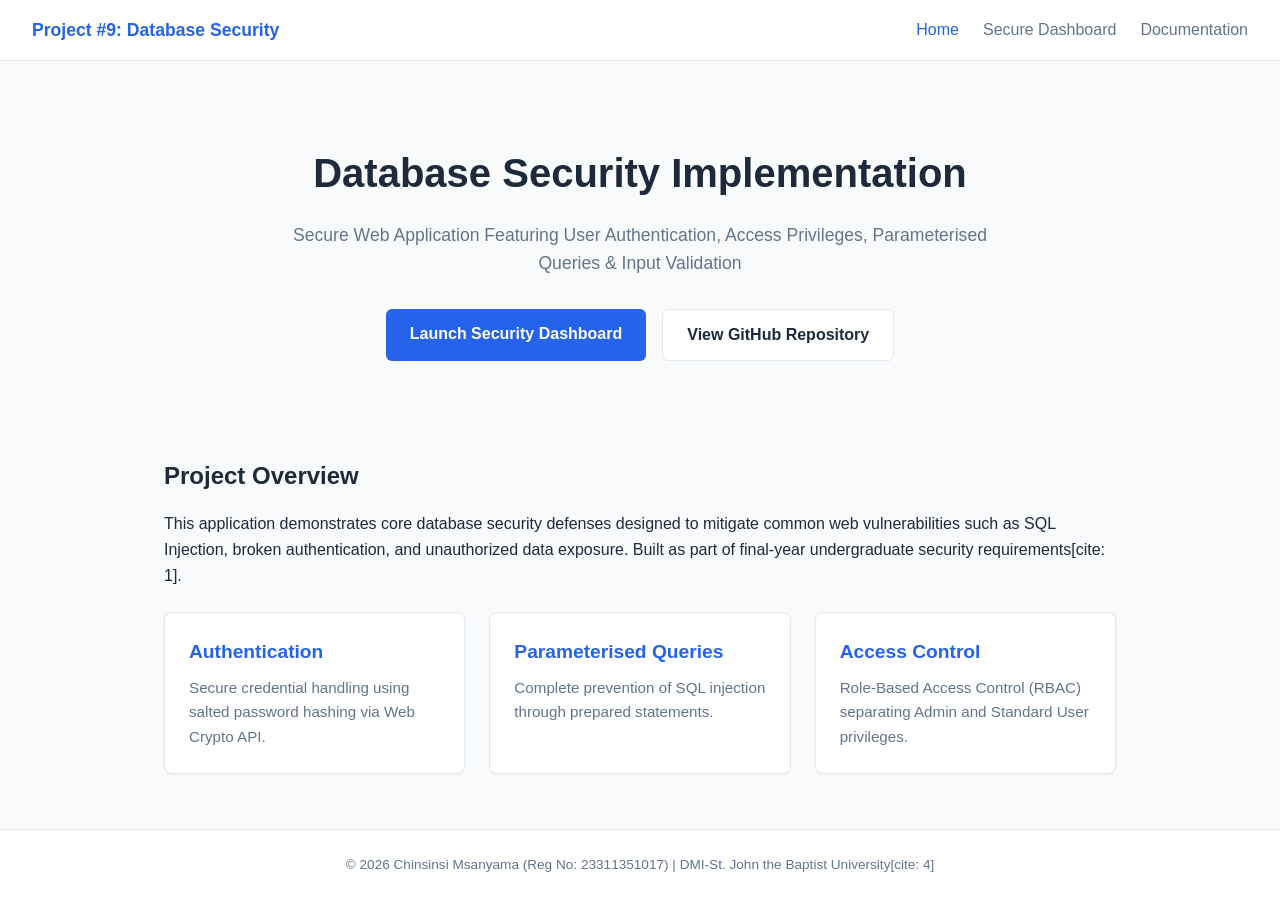
==== index.html @ 05bf2563 "Complete Project #9 Database Security Implementation" ====
<!DOCTYPE html>
<html lang="en">
<head>
    <meta charset="UTF-8">
    <meta name="viewport" content="width=device-width, initial-scale=1.0">
    <title>Database Security Implementation | Project Portfolio</title>
    <link rel="stylesheet" href="css/style.css">
</head>
<body>
    <header>
        <nav class="navbar">
            <div class="logo">Project #9: Database Security</div>
            <ul class="nav-links">
                <li><a href="index.html" class="active">Home</a></li>
                <li><a href="dashboard.html">Secure Dashboard</a></li>
                <li><a href="docs.html">Documentation</a></li>
            </ul>
        </nav>
    </header>

    <main class="container">
        <section class="hero">
            <h1>Database Security Implementation</h1>
            <p class="subtitle">Secure Web Application Featuring User Authentication, Access Privileges, Parameterised Queries & Input Validation</p>
            <div class="action-buttons">
                <a href="dashboard.html" class="btn primary">Launch Security Dashboard</a>
                <a href="https://github.com/Tessy-123/database-security-implementation" target="_blank" class="btn secondary">View GitHub Repository</a>
            </div>
        </section>

        <section class="project-info">
            <h2>Project Overview</h2>
            <p>This application demonstrates core database security defenses designed to mitigate common web vulnerabilities such as SQL Injection, broken authentication, and unauthorized data exposure. Built as part of final-year undergraduate security requirements[cite: 1].</p>
            
            <div class="features-grid">
                <div class="card">
                    <h3>Authentication</h3>
                    <p>Secure credential handling using salted password hashing via Web Crypto API.</p>
                </div>
                <div class="card">
                    <h3>Parameterised Queries</h3>
                    <p>Complete prevention of SQL injection through prepared statements.</p>
                </div>
                <div class="card">
                    <h3>Access Control</h3>
                    <p>Role-Based Access Control (RBAC) separating Admin and Standard User privileges.</p>
                </div>
            </div>
        </section>
    </main>

    <footer>
        <p>&copy; 2026 Chinsinsi Msanyama (Reg No: 23311351017) | DMI-St. John the Baptist University[cite: 4]</p>
    </footer>
</body>
</html>
---- css/style.css ----
:root {
    --primary: #2563eb;
    --primary-dark: #1d4ed8;
    --background: #f8fafc;
    --surface: #ffffff;
    --text: #1e293b;
    --text-light: #64748b;
    --border: #e2e8f0;
    --success: #10b981;
    --danger: #ef4444;
}

* {
    box-sizing: border-box;
    margin: 0;
    padding: 0;
    font-family: 'Segoe UI', Tahoma, Geneva, Verdana, sans-serif;
}

body {
    background-color: var(--background);
    color: var(--text);
    line-height: 1.6;
    display: flex;
    flex-direction: column;
    min-height: 100vh;
}

/* Navbar */
.navbar {
    background: var(--surface);
    border-bottom: 1px solid var(--border);
    display: flex;
    justify-content: space-between;
    align-items: center;
    padding: 1rem 2rem;
    position: sticky;
    top: 0;
    z-index: 100;
}

.logo {
    font-weight: 700;
    font-size: 1.1rem;
    color: var(--primary);
}

.nav-links {
    list-style: none;
    display: flex;
    gap: 1.5rem;
}

.nav-links a {
    text-decoration: none;
    color: var(--text-light);
    font-weight: 500;
    transition: color 0.2s;
}

.nav-links a:hover, .nav-links a.active {
    color: var(--primary);
}

/* Container & Hero */
.container {
    max-width: 1000px;
    margin: 2rem auto;
    padding: 0 1.5rem;
    flex: 1;
    width: 100%;
}

.hero {
    text-align: center;
    padding: 3rem 1rem;
}

.hero h1 {
    font-size: 2.5rem;
    margin-bottom: 1rem;
    color: var(--text);
}

.subtitle {
    font-size: 1.1rem;
    color: var(--text-light);
    max-width: 700px;
    margin: 0 auto 2rem auto;
}

.action-buttons {
    display: flex;
    gap: 1rem;
    justify-content: center;
}

/* Buttons & Cards */
.btn {
    display: inline-block;
    padding: 0.75rem 1.5rem;
    border-radius: 6px;
    text-decoration: none;
    font-weight: 600;
    transition: background 0.2s;
}

.btn.primary {
    background: var(--primary);
    color: white;
}

.btn.primary:hover {
    background: var(--primary-dark);
}

.btn.secondary {
    background: var(--surface);
    color: var(--text);
    border: 1px solid var(--border);
}

.btn.secondary:hover {
    background: var(--border);
}

.project-info {
    margin-top: 3rem;
}

.project-info h2 {
    margin-bottom: 1rem;
    font-size: 1.5rem;
}

.features-grid {
    display: grid;
    grid-template-columns: repeat(auto-fit, minmax(280px, 1fr));
    gap: 1.5rem;
    margin-top: 1.5rem;
}

.card {
    background: var(--surface);
    border: 1px solid var(--border);
    padding: 1.5rem;
    border-radius: 8px;
    box-shadow: 0 1px 3px rgba(0,0,0,0.05);
}

.card h3 {
    margin-bottom: 0.5rem;
    color: var(--primary);
    font-size: 1.2rem;
}

.card p {
    color: var(--text-light);
    font-size: 0.95rem;
}

/* Footer */
footer {
    text-align: center;
    padding: 1.5rem;
    background: var(--surface);
    border-top: 1px solid var(--border);
    color: var(--text-light);
    font-size: 0.85rem;
    margin-top: auto;
}
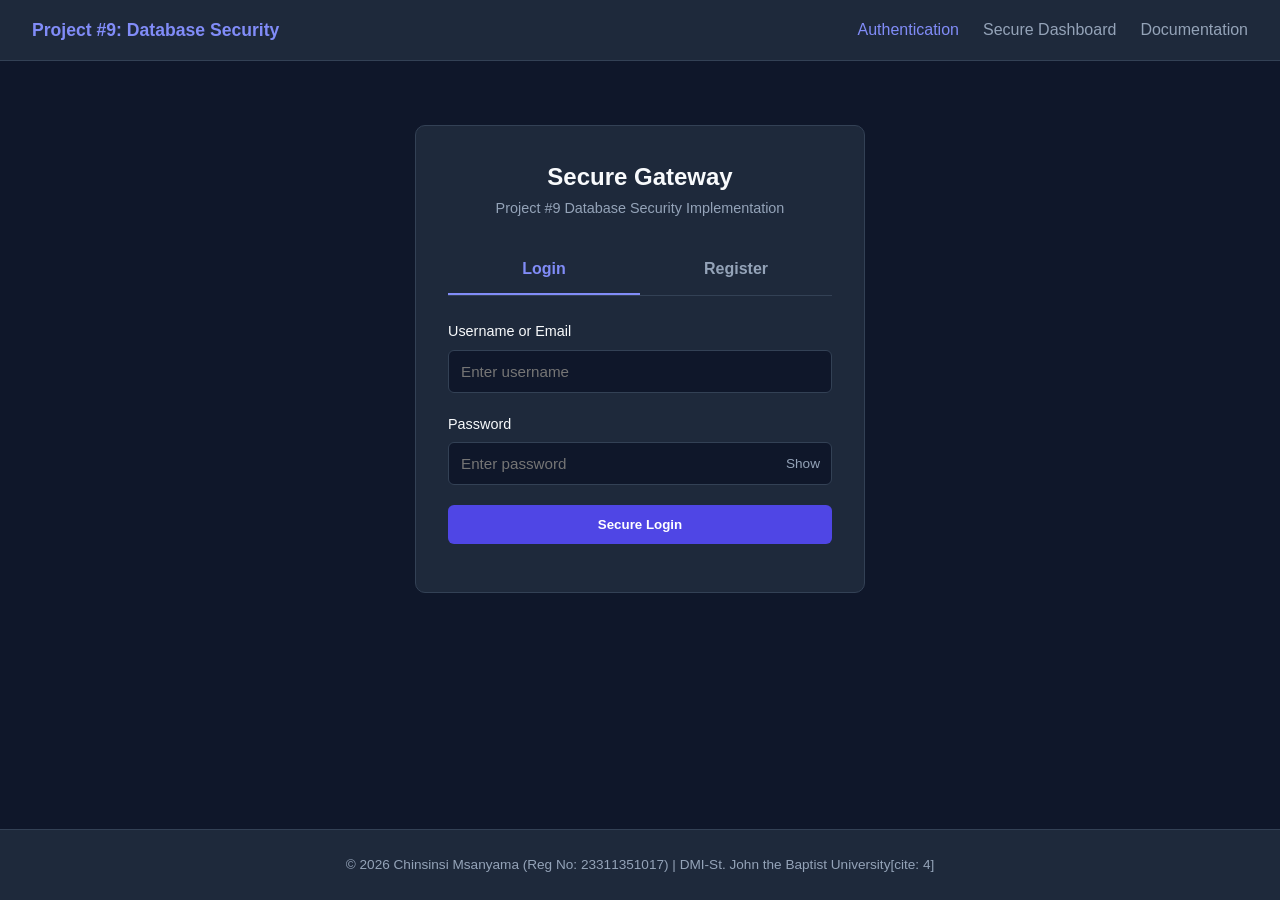
==== commit 1313a93b: "made changes" ====
--- a/index.html
+++ b/index.html
@@ -3,15 +3,77 @@
 <head>
     <meta charset="UTF-8">
     <meta name="viewport" content="width=device-width, initial-scale=1.0">
-    <title>Database Security Implementation | Project Portfolio</title>
+    <title>Authentication | Database Security Project</title>
     <link rel="stylesheet" href="css/style.css">
+    <style>
+        .auth-container {
+            max-width: 450px;
+            margin: 2rem auto;
+            background: var(--surface);
+            border: 1px solid var(--border);
+            padding: 2rem;
+            border-radius: 10px;
+        }
+        .tabs {
+            display: flex;
+            margin-bottom: 1.5rem;
+            border-bottom: 1px solid var(--border);
+        }
+        .tab {
+            flex: 1;
+            text-align: center;
+            padding: 0.75rem;
+            cursor: pointer;
+            font-weight: 600;
+            color: var(--text-light);
+            border-bottom: 2px solid transparent;
+        }
+        .tab.active {
+            color: #818cf8;
+            border-bottom-color: #818cf8;
+        }
+        .form-group {
+            margin-bottom: 1.25rem;
+            position: relative;
+        }
+        .form-group label {
+            display: block;
+            margin-bottom: 0.4rem;
+            font-size: 0.9rem;
+            font-weight: 500;
+        }
+        .form-group input, .form-group select {
+            width: 100%;
+            padding: 0.75rem;
+            background: #0f172a;
+            border: 1px solid var(--border);
+            border-radius: 6px;
+            color: var(--text);
+            font-size: 0.95rem;
+        }
+        .password-container {
+            position: relative;
+        }
+        .toggle-password {
+            position: absolute;
+            right: 12px;
+            top: 50%;
+            transform: translateY(-50%);
+            cursor: pointer;
+            color: var(--text-light);
+            font-size: 0.85rem;
+            user-select: none;
+        }
+        .form-section { display: none; }
+        .form-section.active { display: block; }
+    </style>
 </head>
 <body>
     <header>
         <nav class="navbar">
             <div class="logo">Project #9: Database Security</div>
             <ul class="nav-links">
-                <li><a href="index.html" class="active">Home</a></li>
+                <li><a href="index.html" class="active">Authentication</a></li>
                 <li><a href="dashboard.html">Secure Dashboard</a></li>
                 <li><a href="docs.html">Documentation</a></li>
             </ul>
@@ -19,38 +81,133 @@
     </header>
 
     <main class="container">
-        <section class="hero">
-            <h1>Database Security Implementation</h1>
-            <p class="subtitle">Secure Web Application Featuring User Authentication, Access Privileges, Parameterised Queries & Input Validation</p>
-            <div class="action-buttons">
-                <a href="dashboard.html" class="btn primary">Launch Security Dashboard</a>
-                <a href="https://github.com/Tessy-123/database-security-implementation" target="_blank" class="btn secondary">View GitHub Repository</a>
+        <div class="auth-container">
+            <div style="text-align: center; margin-bottom: 1.5rem;">
+                <h2>Secure Gateway</h2>
+                <p style="color: var(--text-light); font-size: 0.9rem;">Project #9 Database Security Implementation</p>
             </div>
-        </section>
-
-        <section class="project-info">
-            <h2>Project Overview</h2>
-            <p>This application demonstrates core database security defenses designed to mitigate common web vulnerabilities such as SQL Injection, broken authentication, and unauthorized data exposure. Built as part of final-year undergraduate security requirements[cite: 1].</p>
-            
-            <div class="features-grid">
-                <div class="card">
-                    <h3>Authentication</h3>
-                    <p>Secure credential handling using salted password hashing via Web Crypto API.</p>
-                </div>
-                <div class="card">
-                    <h3>Parameterised Queries</h3>
-                    <p>Complete prevention of SQL injection through prepared statements.</p>
-                </div>
-                <div class="card">
-                    <h3>Access Control</h3>
-                    <p>Role-Based Access Control (RBAC) separating Admin and Standard User privileges.</p>
-                </div>
+
+            <div class="tabs">
+                <div class="tab active" onclick="switchTab('login')">Login</div>
+                <div class="tab" onclick="switchTab('register')">Register</div>
             </div>
-        </section>
+
+            <!-- Login Form -->
+            <form id="loginForm" class="form-section active">
+                <div class="form-group">
+                    <label for="loginUser">Username or Email</label>
+                    <input type="text" id="loginUser" placeholder="Enter username" required>
+                </div>
+                <div class="form-group">
+                    <label for="loginPass">Password</label>
+                    <div class="password-container">
+                        <input type="password" id="loginPass" placeholder="Enter password" required>
+                        <span class="toggle-password" onclick="togglePass('loginPass', this)">Show</span>
+                    </div>
+                </div>
+                <button type="submit" class="btn primary" style="width: 100%;">Secure Login</button>
+                <div id="loginStatus" style="margin-top: 1rem; font-size: 0.9rem; text-align: center;"></div>
+            </form>
+
+            <!-- Register Form -->
+            <form id="registerForm" class="form-section">
+                <div class="form-group">
+                    <label for="regUser">Username</label>
+                    <input type="text" id="regUser" placeholder="Choose a username" required>
+                </div>
+                <div class="form-group">
+                    <label for="regRole">Access Privilege</label>
+                    <select id="regRole">
+                        <option value="user">Standard User</option>
+                        <option value="admin">Administrator</option>
+                    </select>
+                </div>
+                <div class="form-group">
+                    <label for="regPass">Password</label>
+                    <div class="password-container">
+                        <input type="password" id="regPass" placeholder="Create password" required>
+                        <span class="toggle-password" onclick="togglePass('regPass', this)">Show</span>
+                    </div>
+                </div>
+                <div class="form-group">
+                    <label for="regConfirmPass">Confirm Password</label>
+                    <div class="password-container">
+                        <input type="password" id="regConfirmPass" placeholder="Confirm password" required>
+                        <span class="toggle-password" onclick="togglePass('regConfirmPass', this)">Show</span>
+                    </div>
+                </div>
+                <button type="submit" class="btn primary" style="width: 100%;">Register Account</button>
+                <div id="regStatus" style="margin-top: 1rem; font-size: 0.9rem; text-align: center;"></div>
+            </form>
+        </div>
     </main>
 
     <footer>
         <p>&copy; 2026 Chinsinsi Msanyama (Reg No: 23311351017) | DMI-St. John the Baptist University[cite: 4]</p>
     </footer>
+
+    <script>
+        function switchTab(tab) {
+            document.querySelectorAll('.tab').forEach(t => t.classList.remove('active'));
+            document.querySelectorAll('.form-section').forEach(f => f.classList.remove('active'));
+            if(tab === 'login') {
+                document.querySelectorAll('.tab')[0].classList.add('active');
+                document.getElementById('loginForm').classList.add('active');
+            } else {
+                document.querySelectorAll('.tab')[1].classList.add('active');
+                document.getElementById('registerForm').classList.add('active');
+            }
+        }
+
+        function togglePass(fieldId, el) {
+            const input = document.getElementById(fieldId);
+            if (input.type === 'password') {
+                input.type = 'text';
+                el.textContent = 'Hide';
+            } else {
+                input.type = 'password';
+                el.textContent = 'Show';
+            }
+        }
+
+        // Handle Registration & Login Logic
+        document.getElementById('registerForm').addEventListener('submit', (e) => {
+            e.preventDefault();
+            const user = document.getElementById('regUser').value.trim();
+            const role = document.getElementById('regRole').value;
+            const pass = document.getElementById('regPass').value;
+            const confirmPass = document.getElementById('regConfirmPass').value;
+            const status = document.getElementById('regStatus');
+
+            if (pass !== confirmPass) {
+                status.innerHTML = `<span style="color: var(--danger);">Passwords do not match!</span>`;
+                return;
+            }
+
+            localStorage.setItem('registeredUser', JSON.stringify({ user, pass, role }));
+            status.innerHTML = `<span style="color: var(--success);">Registration successful! You can now log in.</span>`;
+            setTimeout(() => switchTab('login'), 1500);
+        });
+
+        document.getElementById('loginForm').addEventListener('submit', (e) => {
+            e.preventDefault();
+            const user = document.getElementById('loginUser').value.trim();
+            const pass = document.getElementById('loginPass').value;
+            const status = document.getElementById('loginStatus');
+
+            const saved = JSON.parse(localStorage.getItem('registeredUser'));
+            if (saved && saved.user === user && saved.pass === pass) {
+                sessionStorage.setItem('secureSession', JSON.stringify({ user: saved.user, role: saved.role }));
+                status.innerHTML = `<span style="color: var(--success);">Login successful! Redirecting to Dashboard...</span>`;
+                setTimeout(() => window.location.href = 'dashboard.html', 1200);
+            } else if (user === 'admin' && pass === 'admin123') {
+                sessionStorage.setItem('secureSession', JSON.stringify({ user: 'admin', role: 'admin' }));
+                status.innerHTML = `<span style="color: var(--success);">Admin Login successful! Redirecting...</span>`;
+                setTimeout(() => window.location.href = 'dashboard.html', 1200);
+            } else {
+                status.innerHTML = `<span style="color: var(--danger);">Invalid credentials or unregistered user.</span>`;
+            }
+        });
+    </script>
 </body>
 </html>
--- a/css/style.css
+++ b/css/style.css
@@ -1,11 +1,12 @@
 :root {
-    --primary: #2563eb;
-    --primary-dark: #1d4ed8;
-    --background: #f8fafc;
-    --surface: #ffffff;
-    --text: #1e293b;
-    --text-light: #64748b;
-    --border: #e2e8f0;
+    --primary: #4f46e5;
+    --primary-dark: #4338ca;
+    --background: #0f172a;
+    --surface: #1e293b;
+    --surface-card: #1e293b;
+    --text: #f8fafc;
+    --text-light: #94a3b8;
+    --border: #334155;
     --success: #10b981;
     --danger: #ef4444;
 }
@@ -42,7 +43,7 @@
 .logo {
     font-weight: 700;
     font-size: 1.1rem;
-    color: var(--primary);
+    color: #818cf8;
 }
 
 .nav-links {
@@ -59,7 +60,7 @@
 }
 
 .nav-links a:hover, .nav-links a.active {
-    color: var(--primary);
+    color: #818cf8;
 }
 
 /* Container & Hero */
@@ -103,6 +104,8 @@
     text-decoration: none;
     font-weight: 600;
     transition: background 0.2s;
+    border: none;
+    cursor: pointer;
 }
 
 .btn.primary {
@@ -145,7 +148,7 @@
     border: 1px solid var(--border);
     padding: 1.5rem;
     border-radius: 8px;
-    box-shadow: 0 1px 3px rgba(0,0,0,0.05);
+    box-shadow: 0 4px 6px -1px rgba(0, 0, 0, 0.1);
 }
 
 .card h3 {
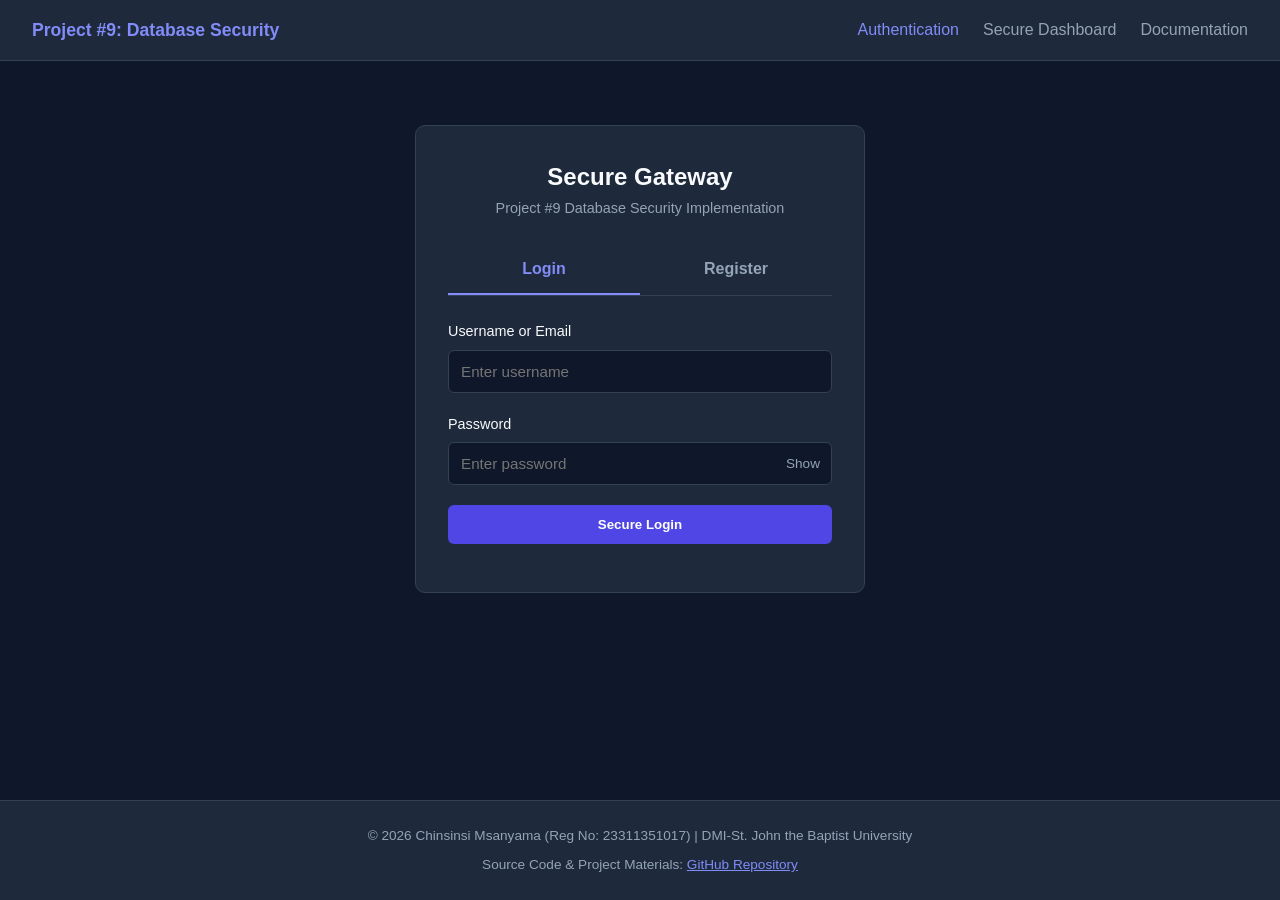
==== commit e1bfa95c: "Add GitHub repository link to website footer for compliance" ====
--- a/index.html
+++ b/index.html
@@ -143,7 +143,11 @@
     </main>
 
     <footer>
-        <p>&copy; 2026 Chinsinsi Msanyama (Reg No: 23311351017) | DMI-St. John the Baptist University[cite: 4]</p>
+        <p>&copy; 2026 Chinsinsi Msanyama (Reg No: 23311351017) | DMI-St. John the Baptist University</p>
+        <p style="margin-top: 0.5rem; font-size: 0.85rem;">
+            Source Code & Project Materials: 
+            <a href="https://github.com/Tessy-123/database-security-implementation" target="_blank" style="color: #818cf8;">GitHub Repository</a>
+        </p>
     </footer>
 
     <script>
